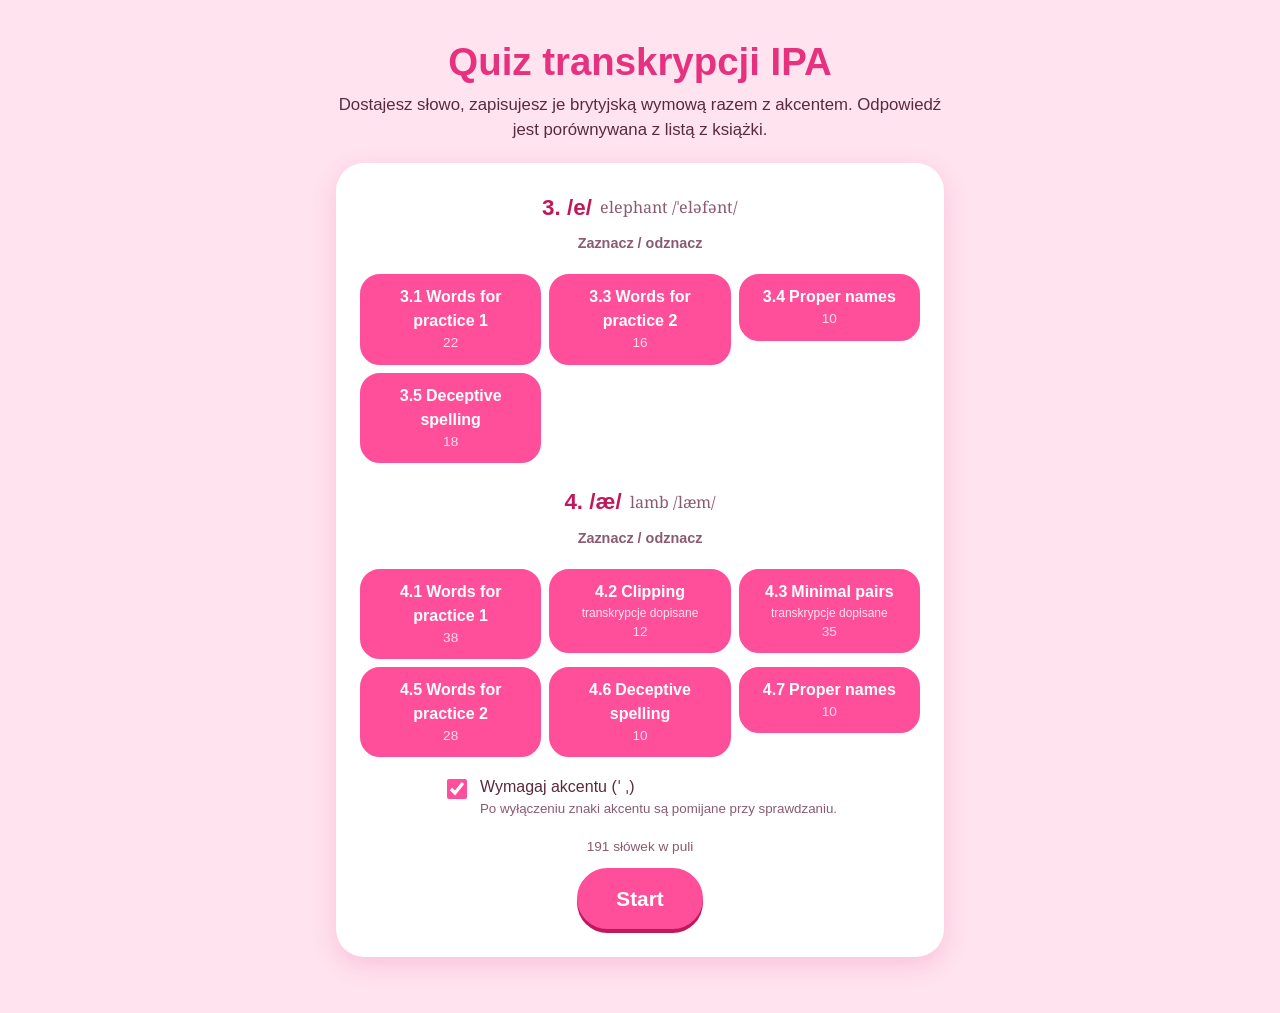
==== fonetyka.html @ 78bd8130 "fonetyka" ====
<!DOCTYPE html>
<html lang="pl">
<head>
<meta charset="utf-8">
<meta name="viewport" content="width=device-width, initial-scale=1">
<title>Quiz transkrypcji IPA</title>
<link rel="stylesheet" href="https://fonts.googleapis.com/css2?family=Noto+Serif:wght@400;600&display=swap">
<style>
/* Layout: centered 640px column on pink ground. Setup card -> quiz card with symbol palette -> summary table. Styling follows the user's irregular-verbs quiz. */
:root {
  --bg: #ffe3ef;
  --surface: #ffffff;
  --surface-2: #fff0f6;
  --fg: #5a2a3c;
  --muted: #8a5a70;
  --line: #ffb3d1;
  --line-soft: #ffd3e4;
  --accent: #ff4f9a;
  --accent-hover: #ff2d87;
  --accent-strong: #e6317f;
  --accent-deep: #c2185b;
  --accent-fg: #ffffff;
  --ok: #1f9d55;
  --ok-bg: #e3f6ec;
  --bad: #d6336c;
  --bad-bg: #ffe0ea;
  --shadow: rgba(230, 49, 127, 0.18);
  --ui: "Segoe UI", Arial, sans-serif;
  --ipa: "Noto Serif", "Gentium Plus", "Charis SIL", "Doulos SIL", "DejaVu Serif", "Times New Roman", serif;
  color-scheme: light;
}

* { box-sizing: border-box; }
[hidden] { display: none !important; }
body { background: var(--bg); color: var(--fg); font: 16px/1.5 var(--ui); text-align: center; }
.wrap {
  max-width: 640px;
  margin: 0 auto;
  padding-block: 32px 48px;
  padding-left: max(16px, env(safe-area-inset-left, 0px));
  padding-right: max(16px, env(safe-area-inset-right, 0px));
  display: flex;
  flex-direction: column;
  gap: 20px;
}
h1 { color: var(--accent-strong); font-size: 2.4rem; line-height: 1.15; margin: 0 0 8px; text-wrap: balance; }
h2 { color: var(--accent-strong); font-size: 1.6rem; margin: 0; }
.lead { margin: 0; font-size: 1.05rem; color: var(--fg); }
.ipa { font-family: var(--ipa); }
button { font: inherit; color: inherit; }
:focus-visible { outline: 3px solid var(--accent); outline-offset: 2px; }

.card { background: var(--surface); border-radius: 28px; padding: 28px 24px; display: flex; flex-direction: column; gap: 18px; box-shadow: 0 8px 24px var(--shadow); }

/* buttons */
.btn { appearance: none; border: 3px solid var(--accent); background: var(--surface); color: var(--accent-strong); border-radius: 999px; padding: 10px 26px; cursor: pointer; font-weight: bold; font-size: 1.05rem; min-height: 46px; transition: transform 0.1s, box-shadow 0.1s, background 0.15s; }
.btn:hover { background: var(--bg); }
.btn.primary { background: var(--accent); border-color: var(--accent); color: var(--accent-fg); font-size: 1.3rem; padding: 12px 36px; box-shadow: 0 4px 0 var(--accent-deep); }
.btn.primary:hover { background: var(--accent-hover); }
.btn.primary:active { transform: translateY(3px); box-shadow: 0 1px 0 var(--accent-deep); }
.btn.primary:disabled { opacity: 0.5; cursor: not-allowed; transform: none; box-shadow: 0 4px 0 var(--accent-deep); }
.btn.ghost { border-color: transparent; background: transparent; color: var(--muted); }
.btn.ghost:hover { background: var(--bg); color: var(--accent-strong); }
.btn.small { padding: 4px 16px; min-height: 36px; font-size: 0.9rem; border-width: 2px; }
.row { display: flex; flex-wrap: wrap; gap: 8px; align-items: center; justify-content: center; }

/* setup */
.chapter { display: flex; flex-direction: column; gap: 12px; border: 0; margin: 0; padding: 0; min-width: 0; }
.chapter-head { display: flex; flex-direction: column; align-items: center; gap: 2px; }
.chapter-head strong { font-size: 1.4rem; color: var(--accent-deep); }
.chapter-head .ipa { color: var(--muted); font-size: 1rem; }
.chips { display: grid; grid-template-columns: repeat(auto-fill, minmax(180px, 1fr)); gap: 8px; }
.chip { position: relative; display: block; min-width: 0; }
.chip input { position: absolute; opacity: 0; inset: 0; margin: 0; cursor: pointer; width: 100%; padding: 0; }
.chip span.box { display: flex; flex-direction: column; align-items: center; justify-content: center; gap: 0; padding: 8px 12px; border: 3px solid var(--line); border-radius: 20px; background: var(--surface); min-height: 64px; transition: background 0.15s, border-color 0.15s; }
.chip input:checked + span.box { background: var(--accent); border-color: var(--accent); color: var(--accent-fg); }
.chip input:focus-visible + span.box { outline: 3px solid var(--accent-deep); outline-offset: 2px; }
.chip .t { min-width: 0; font-weight: 600; }
.chip .t b { margin-right: 4px; font-variant-numeric: tabular-nums; }
.chip .n { font-size: 0.85rem; opacity: 0.8; font-variant-numeric: tabular-nums; }
.chip .added { display: block; font-size: 0.75rem; font-weight: 400; opacity: 0.85; }
.opt { display: flex; align-items: flex-start; justify-content: center; gap: 10px; text-align: left; }
.opt input { margin-top: 4px; width: 20px; height: 20px; accent-color: var(--accent); flex: none; }
.opt small { display: block; color: var(--muted); }
.start-row { display: flex; flex-direction: column; gap: 10px; align-items: center; }

/* quiz */
.bar-row { display: flex; flex-direction: column; gap: 10px; align-items: center; }
.stats { display: flex; flex-wrap: wrap; gap: 6px 18px; align-items: baseline; justify-content: center; font-variant-numeric: tabular-nums; }
#progress { font-size: 2rem; font-weight: bold; color: var(--accent-strong); }
.stats .ok b { color: var(--ok); }
.stats .bad b { color: var(--bad); }
.stats b { font-weight: bold; font-size: 1.15rem; }
.bar { height: 10px; background: var(--line-soft); border-radius: 999px; overflow: hidden; }
.bar i { display: block; height: 100%; width: 0; background: var(--accent); border-radius: 999px; transition: width 0.2s; }
.prompt { display: flex; flex-direction: column; align-items: center; gap: 2px; }
.prompt .label { font-size: 0.8rem; text-transform: uppercase; letter-spacing: 0.08em; color: var(--muted); }
.word { font-size: 3rem; line-height: 1.1; font-weight: 600; color: var(--accent-deep); overflow-wrap: anywhere; }
.meta { display: flex; flex-wrap: wrap; gap: 8px; align-items: center; justify-content: center; color: var(--muted); font-size: 0.9rem; }
.tag { background: var(--surface-2); border: 2px solid var(--line-soft); border-radius: 999px; padding: 0 12px; }
.answer { display: flex; flex-direction: column; align-items: center; gap: 6px; }
.answer label { font-size: 0.95rem; color: var(--muted); }
.answer input[type="text"] { width: 100%; max-width: 420px; font-family: var(--ipa); font-size: 1.7rem; padding: 8px 20px; border: 3px solid var(--line); border-radius: 999px; background: var(--surface); color: var(--fg); text-align: center; min-height: 58px; outline: none; transition: border-color 0.15s, box-shadow 0.15s; }
.answer input[type="text"]:focus { border-color: var(--accent); box-shadow: 0 0 0 4px rgba(255, 79, 154, 0.25); }
.answer input[type="text"]:disabled { background: var(--surface-2); color: var(--muted); }
.answer input::placeholder { color: var(--line); }
.palette { display: flex; flex-direction: column; gap: 10px; }
.pgroup { display: flex; flex-wrap: wrap; gap: 6px; align-items: center; justify-content: center; }
.pgroup .gl { flex: 0 0 100%; font-size: 0.75rem; text-transform: uppercase; letter-spacing: 0.08em; color: var(--muted); }
.sym { appearance: none; display: inline-flex; flex-direction: column; align-items: center; justify-content: center; gap: 0; min-width: 46px; height: 52px; padding: 2px 8px; border: 2px solid var(--line); border-radius: 16px; background: var(--surface); cursor: pointer; transition: background 0.15s, border-color 0.15s, transform 0.1s; }
.sym:hover { background: var(--bg); border-color: var(--accent); }
.sym:active { transform: translateY(2px); }
.sym:disabled { opacity: 0.45; cursor: not-allowed; }
.sym .g { font-family: var(--ipa); font-size: 1.35rem; line-height: 1.15; color: var(--accent-deep); }
.sym .k { font-size: 0.65rem; line-height: 1; color: var(--muted); font-family: var(--ui); }
.actions { display: flex; flex-direction: column; gap: 8px; align-items: center; }
.hint { color: var(--muted); font-size: 0.85rem; }
.fb { border-radius: 20px; padding: 14px 16px; display: flex; flex-direction: column; gap: 6px; border: 3px solid transparent; align-items: center; }
.fb.ok { background: var(--ok-bg); border-color: var(--ok); }
.fb.bad { background: var(--bad-bg); border-color: var(--bad); }
.fb-head { margin: 0; font-weight: 600; font-size: 1.2rem; }
.fb.ok .fb-head { color: var(--ok); }
.fb.bad .fb-head { color: var(--bad); }
.fb-line { display: flex; flex-direction: column; align-items: center; gap: 0; }
.fb-line .lbl { font-size: 0.75rem; text-transform: uppercase; letter-spacing: 0.08em; color: var(--muted); }
.fb-line .val { font-family: var(--ipa); font-size: 1.7rem; overflow-wrap: anywhere; }
.fb-line .alt { font-family: var(--ipa); font-size: 1.2rem; color: var(--muted); }
.x { color: var(--bad); font-weight: 600; text-decoration: underline wavy var(--bad); text-underline-offset: 5px; }
.miss { color: var(--bad); border-bottom: 3px dotted var(--bad); padding: 0 3px; }
.hit { color: var(--ok); font-weight: 600; text-decoration: underline; text-underline-offset: 5px; }

/* summary */
.score { font-size: 2rem; font-weight: bold; color: var(--accent-strong); margin: 0; font-variant-numeric: tabular-nums; }
.table-wrap { overflow-x: auto; border-radius: 16px; box-shadow: 0 8px 24px var(--shadow); background: var(--surface); }
table { border-collapse: separate; border-spacing: 0; width: 100%; min-width: 440px; font-size: 1.05rem; }
th { background: var(--accent); color: var(--accent-fg); padding: 12px 16px; text-align: center; }
td { padding: 10px 16px; border-top: 1px solid var(--line-soft); text-align: center; vertical-align: baseline; }
td.ipa { font-size: 1.2rem; }
td.good { color: var(--ok); font-weight: 600; }
td.wrong { color: var(--bad); font-weight: 600; }
.empty-cell { color: var(--muted); font-family: var(--ui); font-size: 0.85rem; }

@media (max-width: 480px) {
  h1 { font-size: 2rem; }
  .word { font-size: 2.4rem; }
  .card { padding: 22px 16px; }
}
@media (prefers-reduced-motion: reduce) { * { transition: none !important; animation: none !important; } }
</style>
</head>
<body>

<main class="wrap">
  <header>
    <h1>Quiz transkrypcji IPA</h1>
    <p class="lead">Dostajesz słowo, zapisujesz je brytyjską wymową razem z akcentem. Odpowiedź jest porównywana z listą z książki.</p>
  </header>

  <!-- Wybór sekcji -->
  <section id="setup" class="card" aria-label="Wybór sekcji">
    <div id="chapters" style="display:flex;flex-direction:column;gap:22px"></div>
    <label class="opt">
      <input type="checkbox" id="optStrict" checked>
      <span>Wymagaj akcentu (ˈ ˌ)
        <small>Po wyłączeniu znaki akcentu są pomijane przy sprawdzaniu.</small>
      </span>
    </label>
    <div class="start-row">
      <span id="startInfo" class="hint"></span>
      <button type="button" class="btn primary" id="startBtn">Start</button>
    </div>
  </section>

  <!-- Quiz -->
  <section id="quiz" class="card" hidden aria-label="Quiz">
    <div class="bar-row">
      <div class="stats" aria-live="polite">
        <span id="progress"></span>
        <span class="ok">Dobrze <b id="correct">0</b></span>
        <span class="bad">Źle <b id="wrong">0</b></span>
      </div>
      <div class="row">
        <button type="button" class="btn small ghost" id="toSetup">Zmień sekcje</button>
        <button type="button" class="btn small" id="finishNow">Zakończ teraz</button>
      </div>
    </div>
    <div class="bar" aria-hidden="true"><i id="barFill"></i></div>

    <div class="prompt">
      <span class="label">Zapisz fonetycznie</span>
      <div class="word" id="word"></div>
      <div class="meta"><span class="tag" id="secTag"></span><span id="noteTag"></span></div>
    </div>

    <form id="form" autocomplete="off" style="display:flex;flex-direction:column;gap:16px">
      <div class="answer">
        <label for="ans">Twoja transkrypcja</label>
        <input type="text" id="ans" autocomplete="off" autocapitalize="off" autocorrect="off" spellcheck="false" enterkeyhint="done" placeholder="np. ˈeləfənt">
      </div>
      <div class="palette" id="palette" role="group" aria-label="Symbole fonetyczne"></div>
      <div class="actions">
        <button type="submit" class="btn primary" id="btn">Sprawdź</button>
        <span class="hint">Enter: sprawdź / dalej. Skróty: pole przyjmuje też zapis z małym znaczkiem pod symbolem, np. @ daje ə.</span>
      </div>
    </form>

    <div id="feedback" class="fb" hidden aria-live="polite"></div>
  </section>

  <!-- Podsumowanie -->
  <section id="summary" class="card" hidden aria-label="Podsumowanie"></section>
</main>

<script>
/* ============================================================
   DANE. Format wpisu: [słowo, transkrypcja z książki, [inne akceptowane], notka]
   Znaki: ɡ to U+0261 (IPA), ᵊ to indeks górny (opcjonalne ə).
   Sekcje z added:true nie mają transkrypcji w książce, dopisane przez Claude (RP).
   Żeby dodać kolejny rozdział, dopisz obiekt do SECTIONS i wpis do CHAPTERS.
   ============================================================ */
const CHAPTERS = [
  { id: 3, title: "3. /e/", sub: "elephant /ˈeləfənt/" },
  { id: 4, title: "4. /æ/", sub: "lamb /læm/" }
];

const SECTIONS = [
  { id: "3.1", ch: 3, title: "Words for practice 1", items: [
    ["ate","et"],["met","met"],["says","sez"],["said","sed"],["spread","spred"],["debt","det"],["health","helθ"],["wealth","welθ"],
    ["steady","ˈstedi"],["bury","ˈberi"],["breakfast","ˈbrekfəst"],["jealous","ˈdʒeləs"],["leisure","ˈleʒə"],["measure","ˈmeʒə"],["treasure","ˈtreʒə"],["pleasure","ˈpleʒə"],
    ["offence","əˈfens"],["spaghetti","spəˈɡeti"],["indelible","ɪnˈdeləbl",["ɪnˈdeləbᵊl"]],["inedible","ɪnˈedɪbl",["ɪnˈedɪbᵊl"]],["recollect","ˌrekəˈlekt"],["refugee","ˌrefjuˈdʒiː"]
  ]},
  { id: "3.3", ch: 3, title: "Words for practice 2", items: [
    ["peasant","ˈpezᵊnt"],["pheasant","ˈfezᵊnt"],["desert","ˈdezət",[],"n."],["shepherd","ˈʃepəd"],["decade","ˈdekeɪd"],["threaten","ˈθretᵊn"],
    ["remedy","ˈremədi"],["replica","ˈreplɪkə"],["stereo","ˈsteriəʊ"],["precipice","ˈpresəpɪs"],["jeopardize","ˈdʒepədaɪz"],["treachery","ˈtretʃəri"],
    ["possessive","pəˈzesɪv"],["progressive","prəˈɡresɪv"],["development","dɪˈveləpmənt",["diˈveləpmənt"]],["telegraphy","təˈleɡrəfi"]
  ]},
  { id: "3.4", ch: 3, title: "Proper names", items: [
    ["Thames","ˈtemz"],["Reading","ˈredɪŋ"],["Leicester","ˈlestə"],["Greenwich","ˈɡrenɪtʃ"],["Celtic","ˈkeltɪk"],["Geoffrey","ˈdʒefri"],["Leslie","ˈlezli"],["Leonard","ˈlenəd"],["Presley","ˈprezli"],["Reynolds","ˈrenəldz"]
  ]},
  { id: "3.5", ch: 3, title: "Deceptive spelling", items: [
    ["lead","led",[],"metal"],["tread","tred"],["realm","relm"],["cleanse","klenz"],["stealth","stelθ"],["wealth","welθ"],
    ["heather","ˈheðə"],["leather","ˈleðə"],["leopard","ˈlepəd"],["sweatshirt","ˈswetʃɜːt"],["weapon","ˈwepən"],["threepence","ˈθrepəns"],["meadow","ˈmedəʊ"],["debris","ˈdebri"],
    ["cleanliness","ˈklenlinəs",["ˈklenlɪnəs"]],["readiness","ˈredinəs",["ˈredɪnəs"]],["endeavour","ɪnˈdevə"],["lieutenant","lefˈtenənt"]
  ]},
  { id: "4.1", ch: 4, title: "Words for practice 1", items: [
    ["add","æd"],["ant","ænt"],["bad","bæd"],["cat","kæt"],["sang","sæŋ"],["bang","bæŋ"],["lamb","læm"],["swam","swæm"],["mass","mæs"],["quack","kwæk"],
    ["apple","ˈæpl",["ˈæpᵊl"]],["cattle","ˈkætl",["ˈkætᵊl"]],["album","ˈælbəm"],["access","ˈækses"],["marry","ˈmæri"],["carry","ˈkæri"],["valley","ˈvæli"],["rally","ˈræli"],["pasta","ˈpæstə"],["café","ˈkæfeɪ"],
    ["cabbage","ˈkæbɪdʒ"],["damage","ˈdæmɪdʒ"],["marriage","ˈmærɪdʒ"],["savage","ˈsævɪdʒ"],["palace","ˈpæləs"],["malice","ˈmælɪs"],["racket","ˈrækɪt"],["packet","ˈpækɪt"],
    ["animal","ˈænɪmᵊl"],["natural","ˈnætʃᵊrəl"],["national","ˈnæʃᵊnəl"],["rational","ˈræʃᵊnəl"],["amateur","ˈæmətə"],["massacre","ˈmæsəkə"],
    ["banal","bəˈnæl"],["canal","kəˈnæl"],["piano","piˈænəʊ"],["lasagna","ləˈzænjə"]
  ]},
  { id: "4.2", ch: 4, title: "Clipping", added: true, items: [
    ["bad","bæd"],["bat","bæt"],["cad","kæd"],["cat","kæt"],["pad","pæd"],["pat","pæt"],
    ["bag","bæɡ"],["back","bæk"],["sag","sæɡ"],["sack","sæk"],["flags","flæɡz"],["flax","flæks"]
  ]},
  { id: "4.3", ch: 4, title: "Minimal pairs", added: true, items: [
    ["guest","ɡest"],["gassed","ɡæst"],["mesh","meʃ"],["mash","mæʃ"],["dead","ded"],["dad","dæd"],["sect","sekt"],["sacked","sækt"],["dregs","dreɡz"],["drags","dræɡz"],
    ["less","les"],["lass","læs"],["fed","fed"],["fad","fæd"],["pen","pen"],["pan","pæn"],["pent","pent"],["pant","pænt"],["send","send"],["sand","sænd"],
    ["pet","pet"],["pad","pæd"],["pat","pæt"],["head","hed"],["had","hæd"],["hat","hæt"],["bed","bed"],["bad","bæd"],["bat","bæt"],["met","met"],["mad","mæd"],["mat","mæt"],["set","set"],["sad","sæd"],["sat","sæt"]
  ]},
  { id: "4.5", ch: 4, title: "Words for practice 2", items: [
    ["asthma","ˈæsmə"],["mafia","ˈmæfiə"],["lambda","ˈlæmdə"],["larynx","ˈlærɪŋks"],["rabbi","ˈræbaɪ"],["maniac","ˈmeɪniæk"],["sandwich","ˈsændwɪdʒ",["ˈsænwɪdʒ"]],["language","ˈlæŋɡwɪdʒ"],["soundtrack","ˈsaʊndtræk"],["programme","ˈprəʊɡræm"],
    ["palatal","ˈpælətl",["ˈpælətᵊl"]],["paraphrase","ˈpærəfreɪz"],["actually","ˈæktʃuəli"],["category","ˈkætəɡəri"],["telegram","ˈtelɪɡræm",["ˈteləɡræm"]],["laundromat","ˈlɔːndrəmæt"],
    ["patriotic","ˈpætriɒtɪk",["ˌpætriˈɒtɪk"]],["sarcastic","sɑːˈkæstɪk"],["managerial","ˌmænəˈdʒɪəriəl"],["mistranslation","ˌmɪstrænzˈleɪʃᵊn"],
    ["ambiguous","æmˈbɪɡjʊəs"],["ambassador","æmˈbæsədə"],["rectangular","rekˈtæŋɡjʊlə"],["magnanimous","mæɡˈnænɪməs"],
    ["laparoscopy","ˌlæpəˈrɒskəpi"],["solidarity","ˌsɒlɪˈdærəti"],["mathematical","ˌmæθəˈmætɪkᵊl"],["multilateral","ˌmʌltiˈlætᵊrəl"]
  ]},
  { id: "4.6", ch: 4, title: "Deceptive spelling", items: [
    ["plaid","ˈplæd"],["patio","ˈpætiəʊ"],["salmon","ˈsæmən"],["manor","ˈmænə"],["ration","ˈræʃᵊn"],["famine","ˈfæmɪn"],
    ["pageant","ˈpædʒənt"],["stagnant","ˈstæɡnənt"],["vacuum","ˈvækjʊm",["ˈvækjuəm"]],["tapestry","ˈtæpɪstri"]
  ]},
  { id: "4.7", ch: 4, title: "Proper names", items: [
    ["Dante","ˈdænti"],["Thackeray","ˈθækəri"],["Raphael","ˈræfeɪəl"],["Amsterdam","ˈæmstədæm"],["Pascal","pæˈskæl"],["Siam","saɪˈæm"],
    ["Japan","dʒəˈpæn"],["Alaska","əˈlæskə"],["Niagara","naɪˈæɡərə"],["Nebraska","nəˈbræskə"]
  ]}
];

SECTIONS.forEach(s => {
  s.items = s.items.map(([w, ipa, alts = [], note = ""]) => ({ w, ipa, alts, note, sec: s.id, secTitle: s.title }));
});

/* ============================================================
   Porównywanie
   ============================================================ */
// Skróty: to, co wpisujesz, zamienia się na symbol (zapis jak w X-SAMPA). Litery zwykłe zostają bez zmian.
const KEYMAP = {
  "@": "ə", "{": "æ", "&": "æ", "I": "ɪ", "U": "ʊ", "Q": "ɒ", "V": "ʌ", "O": "ɔ", "A": "ɑ", "3": "ɜ",
  "T": "θ", "D": "ð", "S": "ʃ", "Z": "ʒ", "N": "ŋ", "g": "ɡ",
  ":": "ː", "'": "ˈ", "%": "ˌ", "#": "ᵊ"
};

function applyKeymap(s) {
  let out = "";
  for (const ch of s) out += KEYMAP[ch] || ch;
  return out;
}

// Sprowadza zapis do postaci porównywalnej.
function norm(s, ignoreStress) {
  let t = applyKeymap(s.normalize("NFC"));
  t = t.replace(/[\s\/\[\]().|_̩͜͡]/g, "");   // spacje, slashe, nawiasy, kropki sylab, znak sylabiczności, łuk
  t = t.replace(/ᵊ/g, "ə").replace(/ɹ/g, "r").replace(/ɛ/g, "e").replace(/ʧ/g, "tʃ").replace(/ʤ/g, "dʒ").replace(/,/g, "ˌ");
  if (ignoreStress) t = t.replace(/[ˈˌ]/g, "");
  return t;
}

function syllables(f) {
  const t = f.replace(/ː/g, "");
  const m = t.match(/[iɪeæʌʊɒəɑɔɜuaᵊ]+/g);
  // spółgłoska sylabiczna na końcu (ˈæpl, ˈkætl) liczy się jako osobna sylaba
  return (m ? m.length : 0) + (/[bptkdɡfvszʃʒmn]l$/.test(t) ? 1 : 0);
}

// Wszystkie akceptowane zapisy słowa (już znormalizowane).
function accepted(item, ignoreStress) {
  const set = new Set();
  for (const f of [item.ipa, ...item.alts]) {
    set.add(f);
    if (f.includes("ᵊ")) set.add(f.replace(/ᵊ/g, ""));            // ᵊ oznacza dźwięk opcjonalny
    if (syllables(f) === 1) {                                      // słowa jednosylabowe: z akcentem i bez
      const bare = f.replace(/[ˈˌ]/g, "");
      set.add(bare); set.add("ˈ" + bare);
    }
  }
  return [...new Set([...set].map(f => norm(f, ignoreStress)))];
}

function tokens(s) {
  const out = [];
  for (const ch of s) {
    if (ch === "ː" && out.length) out[out.length - 1] += ch; else out.push(ch);
  }
  return out;
}

// Wyrównanie dwóch ciągów symboli (odległość edycyjna). Zwraca listę operacji.
function align(a, b) {
  const n = a.length, m = b.length;
  const dp = Array.from({ length: n + 1 }, () => new Array(m + 1).fill(0));
  for (let i = 0; i <= n; i++) dp[i][0] = i;
  for (let j = 0; j <= m; j++) dp[0][j] = j;
  for (let i = 1; i <= n; i++) for (let j = 1; j <= m; j++) {
    dp[i][j] = Math.min(dp[i - 1][j] + 1, dp[i][j - 1] + 1, dp[i - 1][j - 1] + (a[i - 1] === b[j - 1] ? 0 : 1));
  }
  const ops = [];
  let i = n, j = m;
  while (i > 0 || j > 0) {
    if (i > 0 && j > 0 && a[i - 1] === b[j - 1] && dp[i][j] === dp[i - 1][j - 1]) { ops.push({ t: "eq", a: a[i - 1], b: b[j - 1] }); i--; j--; }
    else if (i > 0 && j > 0 && dp[i][j] === dp[i - 1][j - 1] + 1) { ops.push({ t: "sub", a: a[i - 1], b: b[j - 1] }); i--; j--; }
    else if (i > 0 && dp[i][j] === dp[i - 1][j] + 1) { ops.push({ t: "ins", a: a[i - 1] }); i--; }
    else { ops.push({ t: "del", b: b[j - 1] }); j--; }
  }
  return ops.reverse();
}

function bestMatch(ans, forms) {
  let best = forms[0], bd = Infinity;
  const ta = tokens(ans);
  for (const f of forms) {
    const d = align(ta, tokens(f)).filter(o => o.t !== "eq").length;
    if (d < bd) { bd = d; best = f; }
  }
  return best;
}

function dedupe(items) {
  const seen = new Set(), out = [];
  for (const it of items) {
    const key = it.w.toLowerCase() + "|" + it.note;
    if (!seen.has(key)) { seen.add(key); out.push(it); }
  }
  return out;
}

/*DOM*/
/* ============================================================
   Interfejs
   ============================================================ */
const $ = id => document.getElementById(id);
function h(tag, cls, text) {
  const e = document.createElement(tag);
  if (cls) e.className = cls;
  if (text != null) e.textContent = text;
  return e;
}

const STORE_KEY = "ipaquiz.v1";
function loadPrefs() { try { return JSON.parse(localStorage.getItem(STORE_KEY) || "null"); } catch (e) { return null; } }
function savePrefs() {
  try { localStorage.setItem(STORE_KEY, JSON.stringify({ sections: selected(), strict: $("optStrict").checked })); } catch (e) { /* brak storage, trudno */ }
}

let pool = [], order = [], current = null, checked = false, correct = 0, total = 0, history = [], strict = true;

/* ---------- wybór sekcji ---------- */
function selected() { return [...document.querySelectorAll("#chapters input[type=checkbox]:checked")].map(i => i.value); }
function selectedItems() {
  const ids = new Set(selected());
  return dedupe(SECTIONS.filter(s => ids.has(s.id)).flatMap(s => s.items));
}
function updateStartInfo() {
  const n = selectedItems().length;
  $("startInfo").textContent = n ? n + " słówek w puli" : "Zaznacz co najmniej jedną sekcję";
  $("startBtn").disabled = n === 0;
}

function buildSetup() {
  const prefs = loadPrefs();
  const chosen = prefs && Array.isArray(prefs.sections) ? new Set(prefs.sections) : null;
  if (prefs && typeof prefs.strict === "boolean") $("optStrict").checked = prefs.strict;
  const root = $("chapters");
  CHAPTERS.forEach(ch => {
    const fs = h("fieldset", "chapter");
    const head = h("div", "chapter-head");
    const left = h("div", "row");
    left.append(h("strong", null, ch.title), h("span", "ipa", ch.sub));
    const tog = h("button", "btn small ghost", "Zaznacz / odznacz");
    tog.type = "button";
    head.append(left, tog);
    const legend = h("legend", null, ch.title);
    legend.style.cssText = "position:absolute;width:1px;height:1px;overflow:hidden;clip:rect(0 0 0 0)";
    const chips = h("div", "chips");
    SECTIONS.filter(s => s.ch === ch.id).forEach(s => {
      const lab = h("label", "chip");
      const inp = document.createElement("input");
      inp.type = "checkbox"; inp.value = s.id;
      inp.checked = chosen ? chosen.has(s.id) : true;
      inp.addEventListener("change", () => { updateStartInfo(); savePrefs(); });
      const box = h("span", "box");
      const t = h("span", "t");
      t.append(h("b", null, s.id), document.createTextNode(s.title));
      if (s.added) t.append(h("span", "added", "transkrypcje dopisane"));
      box.append(t, h("span", "n", String(s.items.length)));
      lab.append(inp, box);
      chips.append(lab);
    });
    tog.addEventListener("click", () => {
      const boxes = [...chips.querySelectorAll("input")];
      const all = boxes.every(b => b.checked);
      boxes.forEach(b => { b.checked = !all; });
      updateStartInfo(); savePrefs();
    });
    fs.append(legend, head, chips);
    root.append(fs);
  });
  $("optStrict").addEventListener("change", savePrefs);
  updateStartInfo();
}

/* ---------- paleta symboli ---------- */
const PALETTE = [
  ["Samogłoski", [["ɪ","I"],["e","e"],["æ","{"],["ʌ","V"],["ʊ","U"],["ɒ","Q"],["ə","@"],["ᵊ","#"],["ɑ","A"],["ɔ","O"],["ɜ","3"],["i","i"],["u","u"],["ː",":"]]],
  ["Dyftongi", [["eɪ","eI"],["aɪ","aI"],["ɔɪ","OI"],["əʊ","@U"],["aʊ","aU"],["ɪə","I@"],["eə","e@"],["ʊə","U@"]]],
  ["Spółgłoski", [["θ","T"],["ð","D"],["ʃ","S"],["ʒ","Z"],["ŋ","N"],["ɡ","g"],["tʃ","tS"],["dʒ","dZ"]]],
  ["Akcent", [["ˈ","'"],["ˌ","%"]]]
];

function buildPalette() {
  const root = $("palette");
  PALETTE.forEach(([name, syms]) => {
    const g = h("div", "pgroup");
    g.append(h("span", "gl", name));
    syms.forEach(([glyph, key]) => {
      const b = h("button", "sym");
      b.type = "button";
      b.setAttribute("aria-label", "Wstaw " + glyph);
      b.append(h("span", "g", glyph), h("span", "k", key));
      b.addEventListener("mousedown", e => e.preventDefault());   // nie zabieraj fokusu polu
      b.addEventListener("click", () => insertText(glyph));
      g.append(b);
    });
    root.append(g);
  });
}

function insertText(txt) {
  if (checked) return;
  const el = $("ans");
  const s = el.selectionStart ?? el.value.length, e = el.selectionEnd ?? el.value.length;
  el.setRangeText(txt, s, e, "end");
  el.focus();
}

// Zamiana skrótów na symbole w trakcie pisania (podmiana 1 znak na 1 znak, więc kursor zostaje na miejscu).
$("ans").addEventListener("input", ev => {
  if (ev.isComposing) return;
  const el = ev.target, v = el.value, nv = applyKeymap(v);
  if (nv !== v) {
    const s = el.selectionStart, e = el.selectionEnd;
    el.value = nv;
    el.setSelectionRange(s, e);
  }
});

/* ---------- przebieg quizu ---------- */
function show(which) {
  $("setup").hidden = which !== "setup";
  $("quiz").hidden = which !== "quiz";
  $("summary").hidden = which !== "summary";
}

function updateScore() {
  $("progress").textContent = total + " / " + pool.length;
  $("correct").textContent = correct;
  $("wrong").textContent = total - correct;
  $("barFill").style.width = (pool.length ? (total / pool.length) * 100 : 0) + "%";
}

function shuffle(arr) {
  for (let i = arr.length - 1; i > 0; i--) {
    const j = Math.floor(Math.random() * (i + 1));
    [arr[i], arr[j]] = [arr[j], arr[i]];
  }
  return arr;
}

function startRound(list) {
  pool = list;
  order = shuffle(list.slice());
  history = []; correct = 0; total = 0;
  strict = $("optStrict").checked;
  show("quiz");
  updateScore();
  nextWord();
}

function nextWord() {
  if (order.length === 0) { showSummary(); return; }
  current = order.pop();
  checked = false;
  $("word").textContent = current.w;
  $("secTag").textContent = current.sec + " " + current.secTitle;
  $("noteTag").textContent = current.note ? "(" + current.note + ")" : "";
  const inp = $("ans");
  inp.value = ""; inp.disabled = false;
  $("feedback").hidden = true;
  $("btn").textContent = "Sprawdź";
  inp.focus();
}

function line(label, ...nodes) {
  const d = h("div", "fb-line");
  const v = h("span", "val");
  v.append(...nodes);
  d.append(h("span", "lbl", label), v);
  return d;
}

function userNodes(ops) {
  return ops.map(o => {
    if (o.t === "eq") return document.createTextNode(o.a);
    if (o.t === "del") return h("span", "miss", "·");
    return h("span", "x", o.a);
  });
}
function targetNodes(ops) {
  return ops.filter(o => o.t !== "ins").map(o => o.t === "eq" ? document.createTextNode(o.b) : h("span", "hit", o.b));
}

function check() {
  const raw = $("ans").value;
  const ans = norm(raw, !strict);
  const forms = accepted(current, !strict);
  const ok = ans !== "" && forms.includes(ans);
  const best = bestMatch(ans, forms);

  total++;
  if (ok) correct++;
  history.push({ item: current, answer: raw.trim(), ok });

  const fb = $("feedback");
  fb.className = "fb " + (ok ? "ok" : "bad");
  fb.hidden = false;
  fb.replaceChildren();
  fb.append(h("p", "fb-head", ok ? "Dobrze." : "Jeszcze nie."));

  if (ok) {
    fb.append(line("Książka", document.createTextNode(current.ipa)));
  } else {
    if (ans === "") {
      fb.append(line("Ty", h("span", "alt", "(pusto)")));
      fb.append(line("Poprawnie", document.createTextNode(strict ? best : current.ipa)));
    } else {
      const ops = align(tokens(ans), tokens(best));
      fb.append(line("Ty", ...userNodes(ops)));
      fb.append(line("Poprawnie", ...targetNodes(ops)));
      if (!strict) fb.append(line("Z akcentem", document.createTextNode(current.ipa)));
    }
  }
  if (current.alts.length) fb.append(line("Też dobrze", h("span", "alt", current.alts.join("   "))));

  updateScore();
  $("ans").disabled = true;
  $("btn").textContent = "Dalej";
  $("btn").focus();
  checked = true;
}

function retryWrong() { startRound(history.filter(x => !x.ok).map(x => x.item)); }

function showSummary() {
  show("summary");
  const root = $("summary");
  root.replaceChildren();
  const wrongCount = total - correct;
  root.append(h("h2", null, "Podsumowanie"));
  root.append(h("p", "score", correct + " / " + total + " poprawnie"));
  const row = h("div", "row");
  const again = h("button", "btn primary", "Od nowa (cała pula)");
  again.type = "button";
  again.addEventListener("click", () => startRound(pool.length ? pool : selectedItems()));
  row.append(again);
  if (wrongCount > 0) {
    const rw = h("button", "btn", "Tylko błędne (" + wrongCount + ")");
    rw.type = "button";
    rw.addEventListener("click", retryWrong);
    row.append(rw);
  }
  const back = h("button", "btn ghost", "Zmień sekcje");
  back.type = "button";
  back.addEventListener("click", () => show("setup"));
  row.append(back);
  root.append(row);

  if (history.length) {
    const wrap = h("div", "table-wrap");
    const t = document.createElement("table");
    const thead = document.createElement("thead");
    const hr = document.createElement("tr");
    ["Słowo", "Twoja odpowiedź", "Książka"].forEach(x => hr.append(h("th", null, x)));
    thead.append(hr);
    const tb = document.createElement("tbody");
    history.forEach(x => {
      const tr = document.createElement("tr");
      const w = h("td", null, x.item.w + (x.item.note ? " (" + x.item.note + ")" : ""));
      const a = h("td", "ipa " + (x.ok ? "good" : "wrong"));
      if (x.answer) a.textContent = x.answer; else a.append(h("span", "empty-cell", "(pusto)"));
      tr.append(w, a, h("td", "ipa", x.item.ipa));
      tb.append(tr);
    });
    t.append(thead, tb);
    wrap.append(t);
    root.append(wrap);
  }
}

$("form").addEventListener("submit", e => {
  e.preventDefault();
  if (checked) nextWord(); else check();
});
$("startBtn").addEventListener("click", () => { const items = selectedItems(); if (items.length) startRound(items); });
$("toSetup").addEventListener("click", () => show("setup"));
$("finishNow").addEventListener("click", showSummary);

buildSetup();
buildPalette();
show("setup");
</script>
</body>
</html>
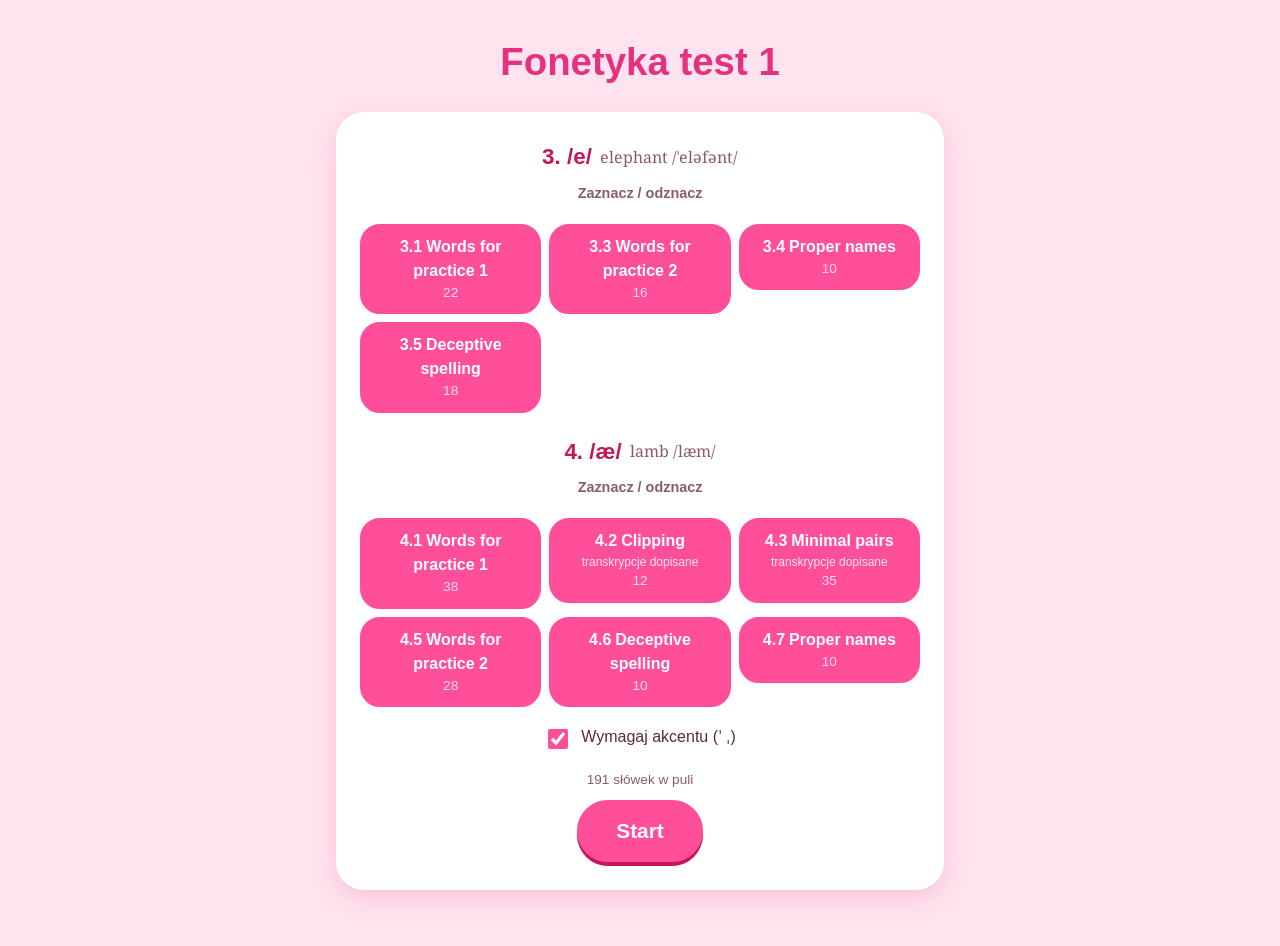
==== commit 158dca39: "a" ====
--- a/fonetyka.html
+++ b/fonetyka.html
@@ -3,7 +3,7 @@
 <head>
 <meta charset="utf-8">
 <meta name="viewport" content="width=device-width, initial-scale=1">
-<title>Quiz transkrypcji IPA</title>
+<title>Fonetyka test 1</title>
 <link rel="stylesheet" href="https://fonts.googleapis.com/css2?family=Noto+Serif:wght@400;600&display=swap">
 <style>
 /* Layout: centered 640px column on pink ground. Setup card -> quiz card with symbol palette -> summary table. Styling follows the user's irregular-verbs quiz. */
@@ -152,8 +152,7 @@
 
 <main class="wrap">
   <header>
-    <h1>Quiz transkrypcji IPA</h1>
-    <p class="lead">Dostajesz słowo, zapisujesz je brytyjską wymową razem z akcentem. Odpowiedź jest porównywana z listą z książki.</p>
+    <h1>Fonetyka test 1</h1>
   </header>
 
   <!-- Wybór sekcji -->
@@ -162,7 +161,6 @@
     <label class="opt">
       <input type="checkbox" id="optStrict" checked>
       <span>Wymagaj akcentu (ˈ ˌ)
-        <small>Po wyłączeniu znaki akcentu są pomijane przy sprawdzaniu.</small>
       </span>
     </label>
     <div class="start-row">
@@ -187,14 +185,12 @@
     <div class="bar" aria-hidden="true"><i id="barFill"></i></div>
 
     <div class="prompt">
-      <span class="label">Zapisz fonetycznie</span>
       <div class="word" id="word"></div>
       <div class="meta"><span class="tag" id="secTag"></span><span id="noteTag"></span></div>
     </div>
 
     <form id="form" autocomplete="off" style="display:flex;flex-direction:column;gap:16px">
       <div class="answer">
-        <label for="ans">Twoja transkrypcja</label>
         <input type="text" id="ans" autocomplete="off" autocapitalize="off" autocorrect="off" spellcheck="false" enterkeyhint="done" placeholder="np. ˈeləfənt">
       </div>
       <div class="palette" id="palette" role="group" aria-label="Symbole fonetyczne"></div>
@@ -536,6 +532,7 @@
   $("feedback").hidden = true;
   $("btn").textContent = "Sprawdź";
   inp.focus();
+  window.scrollTo({top: 0})
 }
 
 function line(label, ...nodes) {
@@ -594,6 +591,7 @@
   $("btn").textContent = "Dalej";
   $("btn").focus();
   checked = true;
+  feedback.scrollIntoView({behavior: "smooth", block: "nearest"})
 }
 
 function retryWrong() { startRound(history.filter(x => !x.ok).map(x => x.item)); }
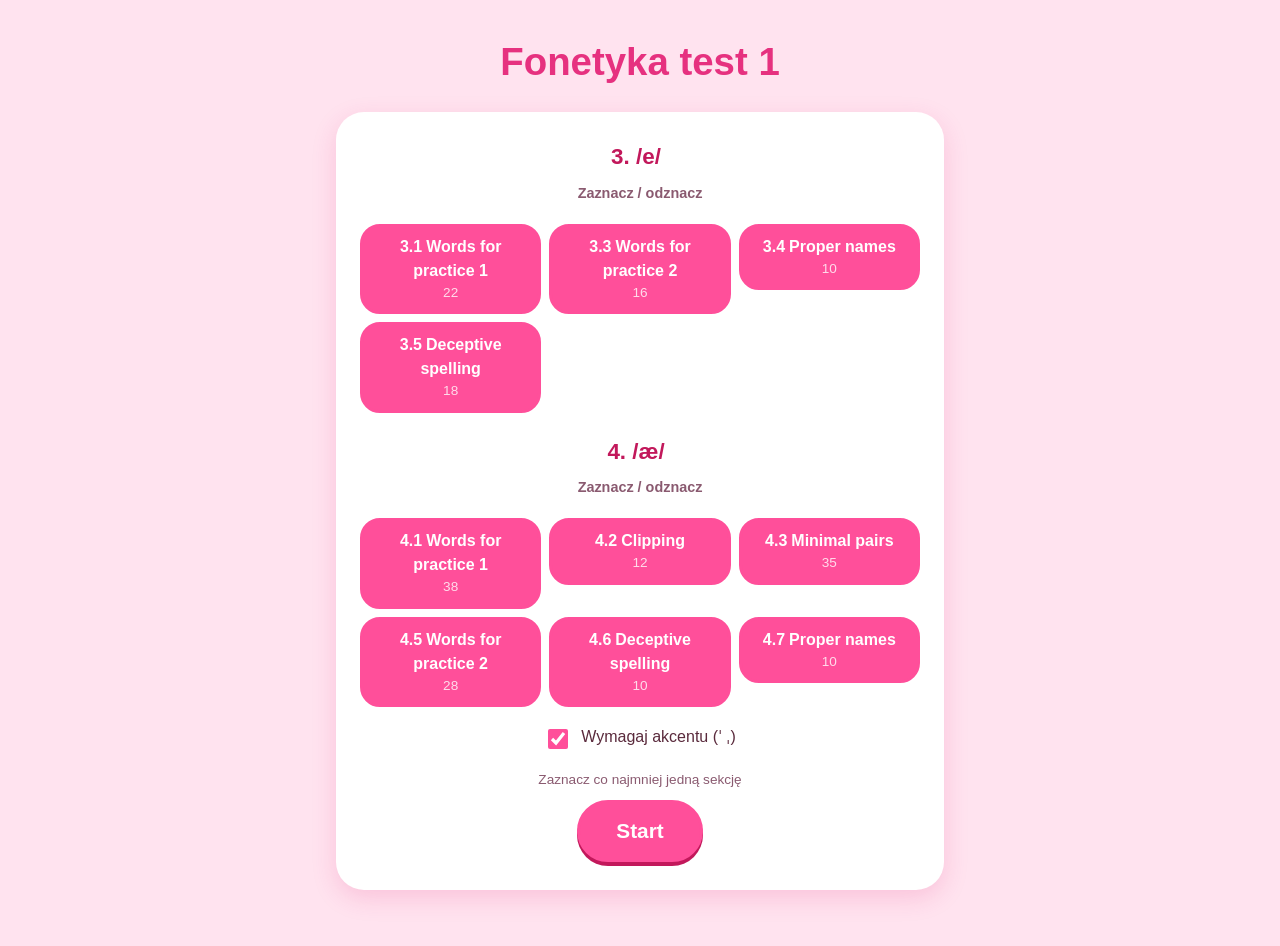
==== commit 227939e5: "aa" ====
--- a/fonetyka.html
+++ b/fonetyka.html
@@ -215,8 +215,8 @@
    Żeby dodać kolejny rozdział, dopisz obiekt do SECTIONS i wpis do CHAPTERS.
    ============================================================ */
 const CHAPTERS = [
-  { id: 3, title: "3. /e/", sub: "elephant /ˈeləfənt/" },
-  { id: 4, title: "4. /æ/", sub: "lamb /læm/" }
+  { id: 3, title: "3. /e/" },
+  { id: 4, title: "4. /æ/" }
 ];
 
 const SECTIONS = [
@@ -396,7 +396,7 @@
 }
 function updateStartInfo() {
   const n = selectedItems().length;
-  $("startInfo").textContent = n ? n + " słówek w puli" : "Zaznacz co najmniej jedną sekcję";
+  $("startInfo").textContent = "Zaznacz co najmniej jedną sekcję";
   $("startBtn").disabled = n === 0;
 }
 
@@ -425,7 +425,7 @@
       const box = h("span", "box");
       const t = h("span", "t");
       t.append(h("b", null, s.id), document.createTextNode(s.title));
-      if (s.added) t.append(h("span", "added", "transkrypcje dopisane"));
+      if (s.added) t.append(h("span", "added"));
       box.append(t, h("span", "n", String(s.items.length)));
       lab.append(inp, box);
       chips.append(lab);
